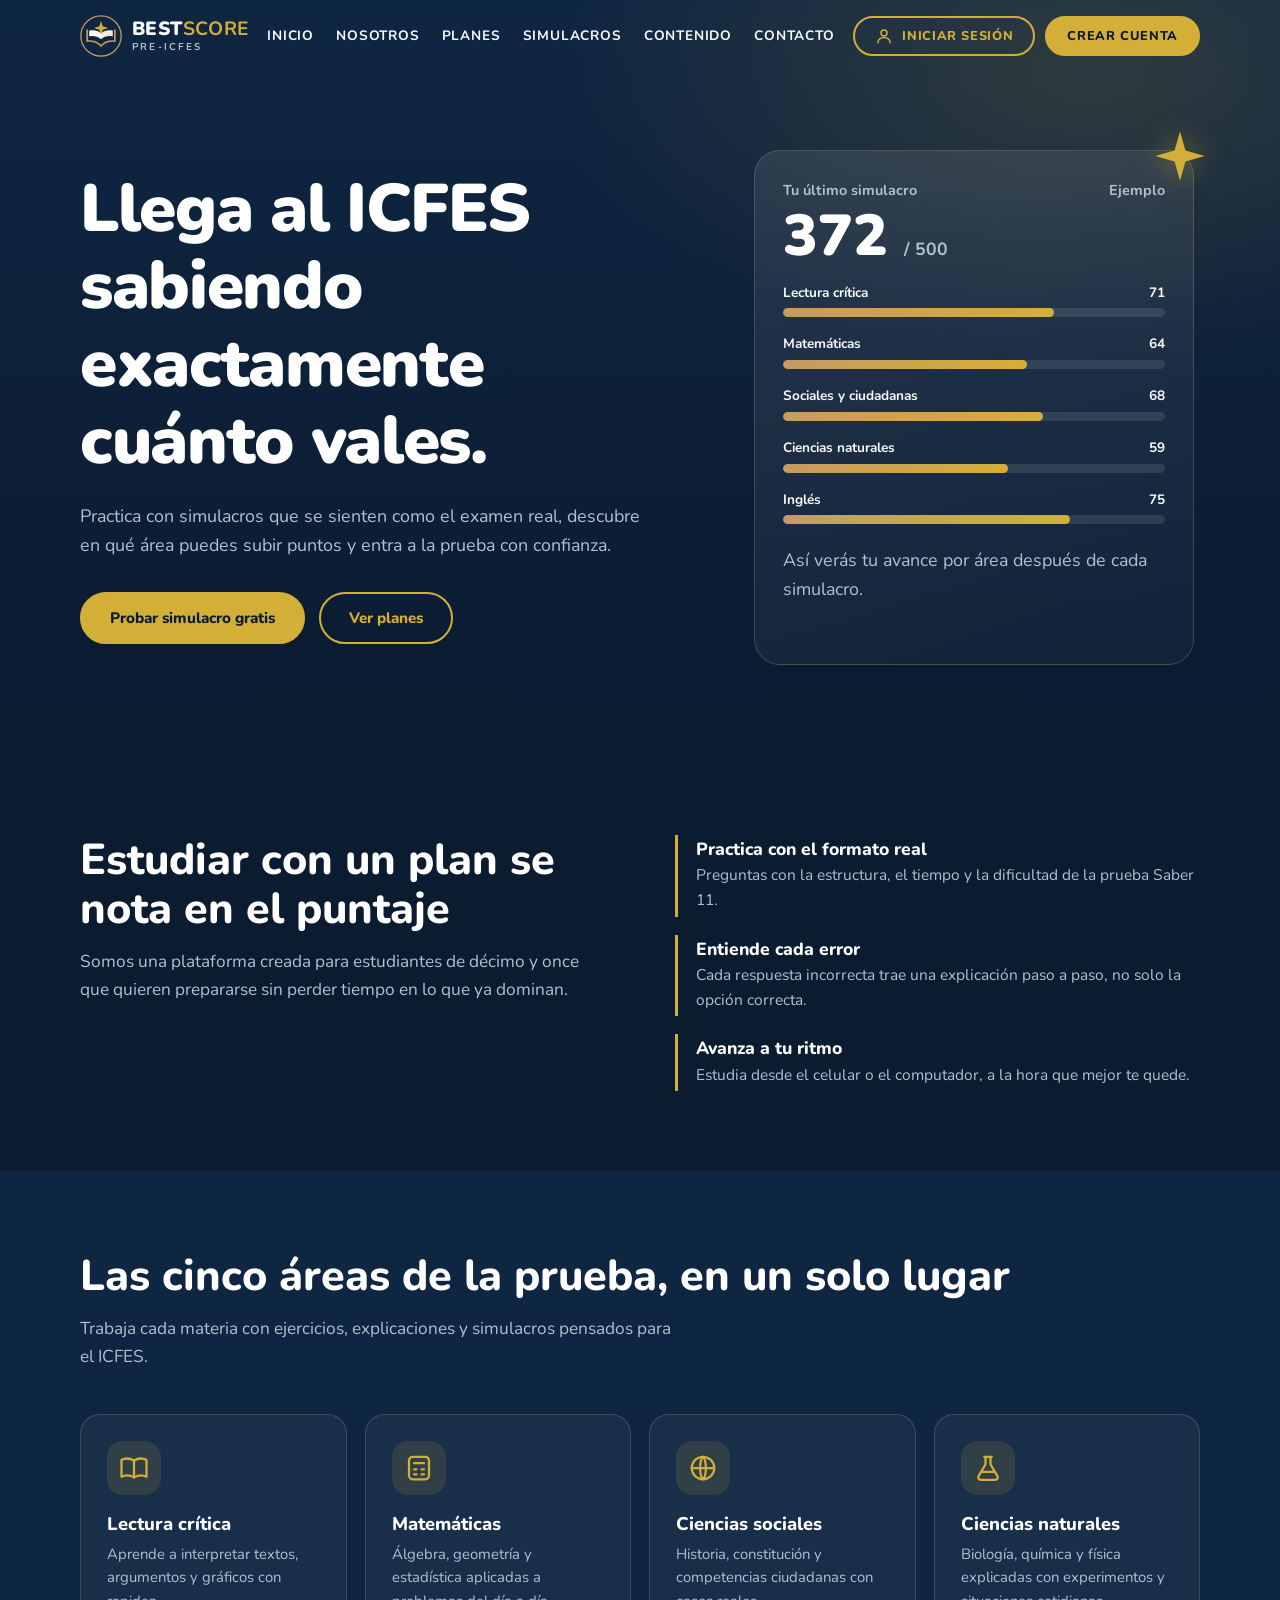
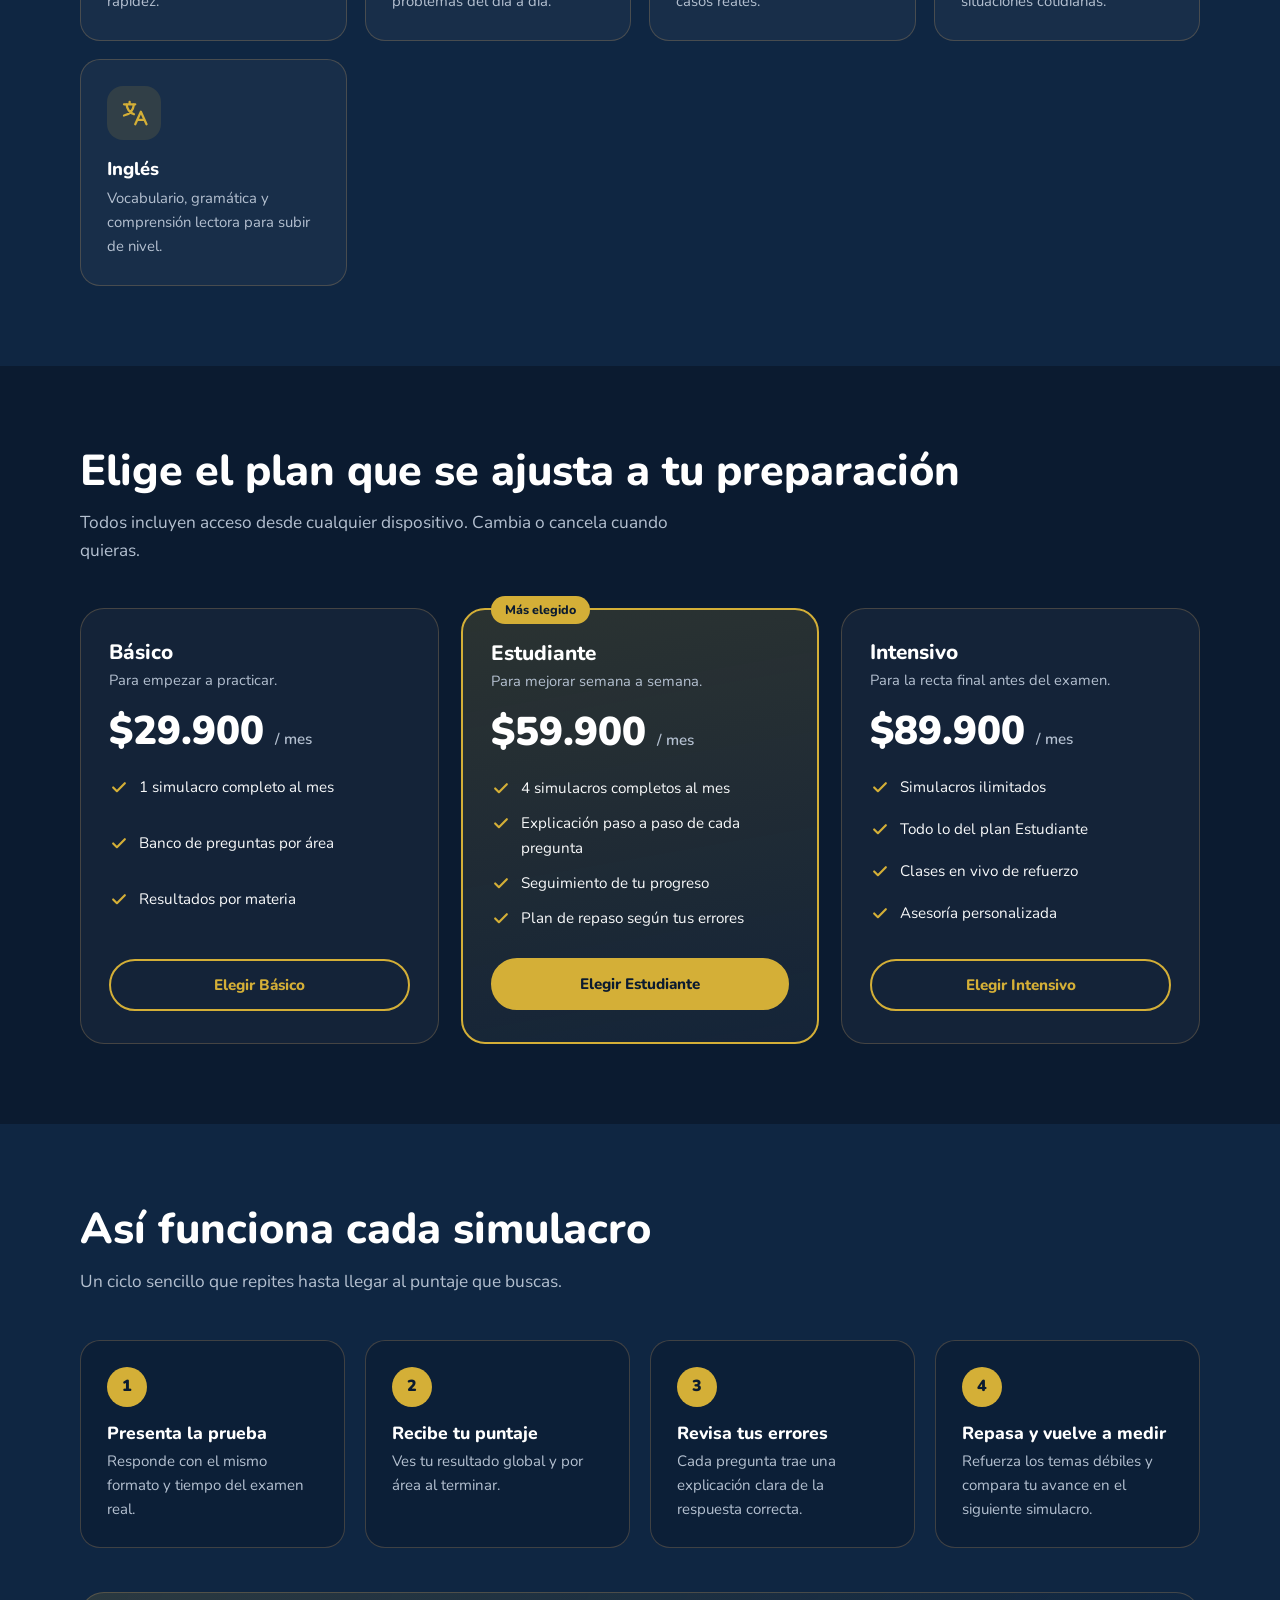
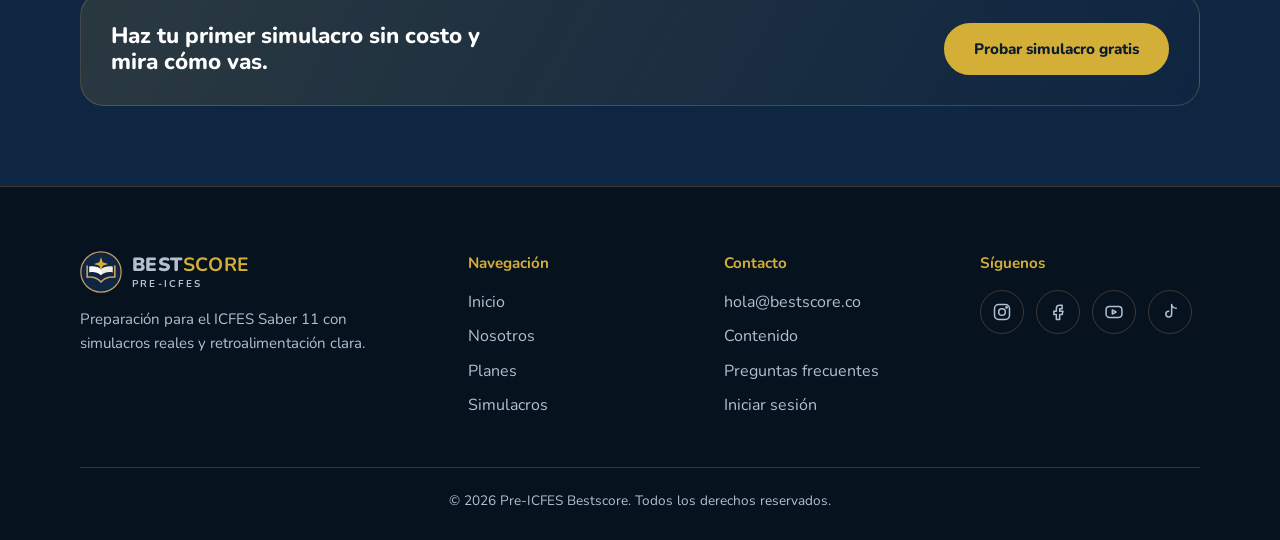
==== index.html @ 47bb4020 "Commit limpio del proyecto Bestscore" ====
<!DOCTYPE html>
<html lang="es">
<head>
<meta charset="UTF-8">
<meta name="viewport" content="width=device-width, initial-scale=1, viewport-fit=cover">
<title>Pre-ICFES Bestscore | Preparación para el ICFES Saber 11</title>
<meta name="description" content="Prepárate para el ICFES Saber 11 con simulacros reales, retroalimentación detallada y planes para cada estudiante.">
<link rel="preconnect" href="https://fonts.googleapis.com">
<link rel="preconnect" href="https://fonts.gstatic.com" crossorigin>
<link href="https://fonts.googleapis.com/css2?family=Nunito:wght@400;600;700;800;900&display=swap" rel="stylesheet">
<link rel="stylesheet" href="styles.css">
</head>
<body>

<svg width="0" height="0" style="position:absolute" aria-hidden="true">
  <symbol id="logo" viewBox="0 0 100 100">
    <circle cx="50" cy="50" r="48" fill="#0F2642" stroke="#C59B63" stroke-width="3"/>
    <path d="M50 12 54 25 67 29 54 33 50 46 46 33 33 29 46 25Z" fill="#D4AF37" transform="translate(0 2)"/>
    <path d="M50 58C42 50 30 49 22 51V37C32 35 44 37 50 44Z" fill="#fff"/>
    <path d="M50 58C58 50 70 49 78 51V37C68 35 56 37 50 44Z" fill="#F1ECE2"/>
    <path d="M17 38v26c14-1 26 3 33 12 7-9 19-13 33-12V38" fill="none" stroke="#C59B63" stroke-width="4" stroke-linecap="round" stroke-linejoin="round" transform="translate(0 -2)"/>
  </symbol>
  <symbol id="check" viewBox="0 0 24 24"><path d="M5 12.5l4.5 4.5L19 7.5" fill="none" stroke="currentColor" stroke-width="2.6" stroke-linecap="round" stroke-linejoin="round"/></symbol>
</svg>

<header id="top">
  <div class="wrap">
    <nav class="nav" aria-label="Principal">
      <a class="brand" href="#inicio" aria-label="Pre-ICFES Bestscore, inicio">
        <svg aria-hidden="true"><use href="#logo"/></svg>
        <span>Best<b>score</b><small>PRE-ICFES</small></span>
      </a>
      <ul class="menu">
        <li><a href="#inicio">Inicio</a></li>
        <li><a href="#nosotros">Nosotros</a></li>
        <li><a href="#planes">Planes</a></li>
        <li><a href="#simulacros">Simulacros</a></li>
        <li><a href="#contenido">Contenido</a></li>
        <li><a href="#contacto">Contacto</a></li>
      </ul>
      <div class="actions"><a href="login.html" class="btn btn-line">
        <svg viewBox="0 0 24 24" fill="none" stroke="currentColor" stroke-width="2" stroke-linecap="round" stroke-linejoin="round" aria-hidden="true"><circle cx="12" cy="8" r="4"/><path d="M4 21c0-4.4 3.6-7 8-7s8 2.6 8 7"/></svg>
        Iniciar sesión
      </a><a href="registro.html" class="btn btn-gold">Crear cuenta</a></div>
      <button class="burger" id="burger" aria-label="Abrir menú" aria-expanded="false">
        <svg viewBox="0 0 24 24" fill="none" stroke="currentColor" stroke-width="2.2" stroke-linecap="round" aria-hidden="true"><path d="M4 7h16M4 12h16M4 17h16"/></svg>
      </button>
    </nav>
    <div class="drawer" id="drawer">
      <a href="#inicio">Inicio</a><a href="#nosotros">Nosotros</a><a href="#planes">Planes</a>
      <a href="#simulacros">Simulacros</a><a href="#contenido">Contenido</a><a href="#contacto">Contacto</a>
      <a href="login.html" class="btn btn-line">Iniciar sesión</a>
      <a href="registro.html" class="btn btn-gold">Crear cuenta</a>
    </div>
  </div>
</header>

<main>
<section id="inicio">
  <div class="wrap hero">
    <div>
      <h1>Llega al ICFES sabiendo exactamente cuánto vales.</h1>
      <p>Practica con simulacros que se sienten como el examen real, descubre en qué área puedes subir puntos y entra a la prueba con confianza.</p>
      <div class="cta">
        <a href="#simulacros" class="btn btn-gold">Probar simulacro gratis</a>
        <a href="#planes" class="btn btn-line">Ver planes</a>
      </div>
    </div>
    <div class="card-score" role="img" aria-label="Ejemplo de reporte de resultados de un simulacro">
      <svg class="star" viewBox="0 0 24 24" fill="currentColor" aria-hidden="true"><path d="M12 1l2.4 8.6L23 12l-8.6 2.4L12 23l-2.4-8.6L1 12l8.6-2.4z"/></svg>
      <div class="score-top"><span>Tu último simulacro</span><span>Ejemplo</span></div>
      <div class="score-num">372 <small>/ 500</small></div>
      <div class="bar"><div class="l"><span>Lectura crítica</span><span>71</span></div><div class="track"><div class="fill" style="width:71%"></div></div></div>
      <div class="bar"><div class="l"><span>Matemáticas</span><span>64</span></div><div class="track"><div class="fill" style="width:64%"></div></div></div>
      <div class="bar"><div class="l"><span>Sociales y ciudadanas</span><span>68</span></div><div class="track"><div class="fill" style="width:68%"></div></div></div>
      <div class="bar"><div class="l"><span>Ciencias naturales</span><span>59</span></div><div class="track"><div class="fill" style="width:59%"></div></div></div>
      <div class="bar"><div class="l"><span>Inglés</span><span>75</span></div><div class="track"><div class="fill" style="width:75%"></div></div></div>
      <p class="note">Así verás tu avance por área después de cada simulacro.</p>
    </div>
  </div>
</section>

<section id="nosotros">
  <div class="wrap about">
    <div>
      <h2>Estudiar con un plan se nota en el puntaje</h2>
      <p class="lead">Somos una plataforma creada para estudiantes de décimo y once que quieren prepararse sin perder tiempo en lo que ya dominan.</p>
    </div>
    <div class="pillars">
      <div class="pillar"><h3>Practica con el formato real</h3><p>Preguntas con la estructura, el tiempo y la dificultad de la prueba Saber 11.</p></div>
      <div class="pillar"><h3>Entiende cada error</h3><p>Cada respuesta incorrecta trae una explicación paso a paso, no solo la opción correcta.</p></div>
      <div class="pillar"><h3>Avanza a tu ritmo</h3><p>Estudia desde el celular o el computador, a la hora que mejor te quede.</p></div>
    </div>
  </div>
</section>

<section id="contenido">
  <div class="wrap">
    <div class="sec-head">
      <h2>Las cinco áreas de la prueba, en un solo lugar</h2>
      <p class="lead">Trabaja cada materia con ejercicios, explicaciones y simulacros pensados para el ICFES.</p>
    </div>
    <div class="grid5">
      <article class="subject">
        <div class="ico"><svg viewBox="0 0 24 24" fill="none" stroke="currentColor" stroke-width="1.8" stroke-linecap="round" stroke-linejoin="round" aria-hidden="true"><path d="M2 5.5C5 4 8.5 4 12 6c3.5-2 7-2 10-.5V19c-3-1.5-6.500-1.500-10 .5-3.500-2-7-2-10-.5z"/><path d="M12 6v13.500"/></svg></div>
        <h3>Lectura crítica</h3><p>Aprende a interpretar textos, argumentos y gráficos con rapidez.</p>
      </article>
      <article class="subject">
        <div class="ico"><svg viewBox="0 0 24 24" fill="none" stroke="currentColor" stroke-width="1.8" stroke-linecap="round" stroke-linejoin="round" aria-hidden="true"><rect x="4" y="3" width="16" height="18" rx="3"/><path d="M8 8h8M8 13h2M14 13h2M8 17h2M14 17h2"/></svg></div>
        <h3>Matemáticas</h3><p>Álgebra, geometría y estadística aplicadas a problemas del día a día.</p>
      </article>
      <article class="subject">
        <div class="ico"><svg viewBox="0 0 24 24" fill="none" stroke="currentColor" stroke-width="1.8" stroke-linecap="round" stroke-linejoin="round" aria-hidden="true"><circle cx="12" cy="12" r="9"/><path d="M3 12h18M12 3c3 3 3 15 0 18M12 3c-3 3-3 15 0 18"/></svg></div>
        <h3>Ciencias sociales</h3><p>Historia, constitución y competencias ciudadanas con casos reales.</p>
      </article>
      <article class="subject">
        <div class="ico"><svg viewBox="0 0 24 24" fill="none" stroke="currentColor" stroke-width="1.8" stroke-linecap="round" stroke-linejoin="round" aria-hidden="true"><path d="M9 3h6M10 3v6L4.500 18.500A2 2 0 0 0 6.200 21.500h11.600a2 2 0 0 0 1.700-3L14 9V3"/><path d="M7.500 15h9"/></svg></div>
        <h3>Ciencias naturales</h3><p>Biología, química y física explicadas con experimentos y situaciones cotidianas.</p>
      </article>
      <article class="subject">
        <div class="ico"><svg viewBox="0 0 24 24" fill="none" stroke="currentColor" stroke-width="1.8" stroke-linecap="round" stroke-linejoin="round" aria-hidden="true"><path d="M4 5h9M8.500 3v2M6 5c.500 4 3 7 6 8M12 5c-.500 4-3 8-8 9"/><path d="M13 21l4.500-10L22 21M14.500 17.500h6"/></svg></div>
        <h3>Inglés</h3><p>Vocabulario, gramática y comprensión lectora para subir de nivel.</p>
      </article>
    </div>
  </div>
</section>

<section id="planes">
  <div class="wrap">
    <div class="sec-head">
      <h2>Elige el plan que se ajusta a tu preparación</h2>
      <p class="lead">Todos incluyen acceso desde cualquier dispositivo. Cambia o cancela cuando quieras.</p>
    </div>
    <div class="plans">
      <article class="plan">
        <h3>Básico</h3><p class="for">Para empezar a practicar.</p>
        <div class="price">$29.900 <small>/ mes</small></div>
        <ul>
          <li><svg><use href="#check"/></svg>1 simulacro completo al mes</li>
          <li><svg><use href="#check"/></svg>Banco de preguntas por área</li>
          <li><svg><use href="#check"/></svg>Resultados por materia</li>
        </ul>
        <a href="#" class="btn btn-line">Elegir Básico</a>
      </article>
      <article class="plan best">
        <span class="tag">Más elegido</span>
        <h3>Estudiante</h3><p class="for">Para mejorar semana a semana.</p>
        <div class="price">$59.900 <small>/ mes</small></div>
        <ul>
          <li><svg><use href="#check"/></svg>4 simulacros completos al mes</li>
          <li><svg><use href="#check"/></svg>Explicación paso a paso de cada pregunta</li>
          <li><svg><use href="#check"/></svg>Seguimiento de tu progreso</li>
          <li><svg><use href="#check"/></svg>Plan de repaso según tus errores</li>
        </ul>
        <a href="#" class="btn btn-gold">Elegir Estudiante</a>
      </article>
      <article class="plan">
        <h3>Intensivo</h3><p class="for">Para la recta final antes del examen.</p>
        <div class="price">$89.900 <small>/ mes</small></div>
        <ul>
          <li><svg><use href="#check"/></svg>Simulacros ilimitados</li>
          <li><svg><use href="#check"/></svg>Todo lo del plan Estudiante</li>
          <li><svg><use href="#check"/></svg>Clases en vivo de refuerzo</li>
          <li><svg><use href="#check"/></svg>Asesoría personalizada</li>
        </ul>
        <a href="#" class="btn btn-line">Elegir Intensivo</a>
      </article>
    </div>
  </div>
</section>

<section id="simulacros">
  <div class="wrap">
    <div class="sec-head">
      <h2>Así funciona cada simulacro</h2>
      <p class="lead">Un ciclo sencillo que repites hasta llegar al puntaje que buscas.</p>
    </div>
    <div class="steps">
      <div class="step"><h3>Presenta la prueba</h3><p>Responde con el mismo formato y tiempo del examen real.</p></div>
      <div class="step"><h3>Recibe tu puntaje</h3><p>Ves tu resultado global y por área al terminar.</p></div>
      <div class="step"><h3>Revisa tus errores</h3><p>Cada pregunta trae una explicación clara de la respuesta correcta.</p></div>
      <div class="step"><h3>Repasa y vuelve a medir</h3><p>Refuerza los temas débiles y compara tu avance en el siguiente simulacro.</p></div>
    </div>
    <div class="banner">
      <h3>Haz tu primer simulacro sin costo y mira cómo vas.</h3>
      <a href="#" class="btn btn-gold">Probar simulacro gratis</a>
    </div>
  </div>
</section>
</main>

<footer id="contacto">
  <div class="wrap">
    <div class="fgrid">
      <div>
        <a class="brand" href="#inicio"><svg aria-hidden="true"><use href="#logo"/></svg><span>Best<b>score</b><small>PRE-ICFES</small></span></a>
        <p>Preparación para el ICFES Saber 11 con simulacros reales y retroalimentación clara.</p>
      </div>
      <div><h4>Navegación</h4><ul><li><a href="#inicio">Inicio</a></li><li><a href="#nosotros">Nosotros</a></li><li><a href="#planes">Planes</a></li><li><a href="#simulacros">Simulacros</a></li></ul></div>
      <div><h4>Contacto</h4><ul><li><a href="mailto:hola@bestscore.co">hola@bestscore.co</a></li><li><a href="#contenido">Contenido</a></li><li><a href="#">Preguntas frecuentes</a></li><li><a href="#">Iniciar sesión</a></li></ul></div>
      <div>
        <h4>Síguenos</h4>
        <div class="social">
          <a href="#" aria-label="Instagram"><svg viewBox="0 0 24 24" fill="none" stroke="currentColor" stroke-width="1.8" stroke-linecap="round" stroke-linejoin="round"><rect x="3" y="3" width="18" height="18" rx="5"/><circle cx="12" cy="12" r="4"/><circle cx="17.500" cy="6.500" r=".8" fill="currentColor"/></svg></a>
          <a href="#" aria-label="Facebook"><svg viewBox="0 0 24 24" fill="none" stroke="currentColor" stroke-width="1.8" stroke-linecap="round" stroke-linejoin="round"><path d="M14 8h3V4h-3a4 4 0 0 0-4 4v3H7v4h3v6h4v-6h3l1-4h-4V8z"/></svg></a>
          <a href="#" aria-label="YouTube"><svg viewBox="0 0 24 24" fill="none" stroke="currentColor" stroke-width="1.8" stroke-linecap="round" stroke-linejoin="round"><rect x="2.500" y="5.500" width="19" height="13" rx="4"/><path d="M10 9.500v5l4.500-2.500z"/></svg></a>
          <a href="#" aria-label="TikTok"><svg viewBox="0 0 24 24" fill="none" stroke="currentColor" stroke-width="1.8" stroke-linecap="round" stroke-linejoin="round"><path d="M14 3v11.500a3.500 3.500 0 1 1-3.500-3.500M14 3c.500 3 2.500 4.500 5.500 4.500"/></svg></a>
        </div>
      </div>
    </div>
    <p class="copy">© <span id="y">2026</span> Pre-ICFES Bestscore. Todos los derechos reservados.</p>
  </div>
</footer>

<script src="script.js" defer></script>
</body>
</html>
---- styles.css ----
:root{--navy:#0F2642;--night:#0B1B30;--gold:#D4AF37;--sand:#C59B63;--white:#fff;--bone:#F8F9FA;--muted:#b4c0d0;--line:rgba(197,155,99,.28);--card:rgba(255,255,255,.04);
box-sizing:border-box;padding-top:env(safe-area-inset-top,0px);padding-bottom:env(safe-area-inset-bottom,0px)}
html{scroll-behavior:smooth;scroll-padding-top:90px;background:var(--night)}
*,*::before,*::after{box-sizing:inherit;margin:0}
body{font-family:'Nunito',sans-serif;background:var(--night);color:var(--bone);line-height:1.6;-webkit-font-smoothing:antialiased}
a{color:inherit;text-decoration:none}
svg{display:block}
:focus-visible{outline:3px solid var(--gold);outline-offset:3px;border-radius:6px}
.wrap{width:min(1120px,100% - 40px);margin-inline:auto}
section{padding:80px 0}
h1,h2,h3{line-height:1.15;font-weight:800;color:var(--white)}
h2{font-size:clamp(1.8rem,4.5vw,2.7rem);margin-bottom:14px}
.lead{color:var(--muted);max-width:60ch;font-size:1.08rem}
.sec-head{margin-bottom:44px}

/* NAV */
header{position:fixed;top:0;left:0;right:0;z-index:50;padding-top:env(safe-area-inset-top,0px);background:rgba(11,27,48,0);border-bottom:1px solid transparent;-webkit-backdrop-filter:blur(0);backdrop-filter:blur(0);transition:background .45s ease,backdrop-filter .45s ease,-webkit-backdrop-filter .45s ease,border-color .45s ease,box-shadow .45s ease}
header.scrolled{background:rgba(11,27,48,.86);-webkit-backdrop-filter:blur(24px) saturate(140%);backdrop-filter:blur(24px) saturate(140%);border-color:var(--line);box-shadow:0 12px 32px rgba(0,0,0,.28)}
.nav{display:flex;align-items:center;justify-content:space-between;height:72px}
.brand{display:flex;align-items:center;gap:10px;font-weight:900;font-size:1.2rem;letter-spacing:.02em;text-transform:uppercase}
.brand b{color:var(--gold)}
.brand span{line-height:1.05}
.brand small{display:block;font-size:.62rem;letter-spacing:.22em;color:var(--muted);font-weight:700;margin-top:3px}
.brand svg{width:42px;height:42px}
.menu{display:none;list-style:none;padding:0;gap:22px}
.menu a{font-weight:700;font-size:.85rem;letter-spacing:.06em;text-transform:uppercase;color:var(--bone);padding:6px 0;border-bottom:2px solid transparent;transition:.25s}
.menu a:hover{color:var(--gold);border-color:var(--gold)}
.btn{display:inline-flex;align-items:center;justify-content:center;gap:9px;font:800 .95rem 'Nunito',sans-serif;border-radius:999px;padding:14px 28px;border:2px solid var(--gold);cursor:pointer;transition:.25s}
.btn svg{width:18px;height:18px}
.btn-gold{background:var(--gold);color:var(--night)}
.btn-gold:hover{background:#e6c34f;transform:translateY(-2px);box-shadow:0 10px 26px rgba(212,175,55,.3)}
.btn-line{background:transparent;color:var(--gold)}
.btn-line:hover{background:rgba(212,175,55,.14);transform:translateY(-2px)}
.actions{display:none;gap:10px}
.actions .btn{display:inline-flex;padding:9px 20px;font-size:.8rem;letter-spacing:.05em;text-transform:uppercase}
.burger{background:none;border:0;color:var(--white);width:44px;height:44px;cursor:pointer}
.burger svg{width:28px;height:28px;margin:auto}
.drawer{display:none;padding:8px 0 22px;border-top:1px solid var(--line)}
.drawer.open{display:block}
.drawer a{display:block;padding:12px 4px;font-weight:700;letter-spacing:.05em;text-transform:uppercase;font-size:.9rem}
.drawer a:hover{color:var(--gold)}
.drawer .btn{margin-top:10px;width:100%}
@media(min-width:1120px){.menu{display:flex}.actions{display:flex}.burger,.drawer{display:none!important}}

/* HERO */
#inicio{padding:150px 0 90px;background:radial-gradient(900px 480px at 85% 10%,rgba(212,175,55,.16),transparent 60%),linear-gradient(180deg,var(--navy),var(--night))}
.hero{display:grid;gap:56px;align-items:center}
.hero h1{font-size:clamp(2.3rem,7vw,4.2rem);font-weight:900;letter-spacing:-.02em}
.hero h1 em{font-style:normal;color:var(--gold)}
.hero p{color:var(--muted);font-size:1.12rem;margin:22px 0 32px;max-width:52ch}
.cta{display:flex;flex-wrap:wrap;gap:14px}
.card-score{background:linear-gradient(160deg,rgba(255,255,255,.09),rgba(255,255,255,.03));border:1px solid var(--line);border-radius:26px;padding:28px;max-width:440px;width:100%;margin-inline:auto;position:relative}
.card-score .star{position:absolute;top:-22px;right:-14px;width:54px;height:54px;color:var(--gold);filter:drop-shadow(0 0 14px rgba(212,175,55,.5))}
.score-top{display:flex;align-items:baseline;justify-content:space-between;margin-bottom:6px;color:var(--muted);font-weight:700;font-size:.9rem}
.score-num{font-size:3.6rem;font-weight:900;color:var(--white);line-height:1}
.score-num small{font-size:1.1rem;color:var(--muted);font-weight:700}
.bar{margin-top:16px}
.bar div.l{display:flex;justify-content:space-between;font-size:.85rem;font-weight:700;margin-bottom:5px}
.track{height:9px;border-radius:9px;background:rgba(255,255,255,.1);overflow:hidden}
.fill{height:100%;border-radius:9px;background:linear-gradient(90deg,var(--sand),var(--gold));transform-origin:left;animation:grow 1.2s .3s cubic-bezier(.2,.8,.2,1) both}
@keyframes grow{from{transform:scaleX(0)}}
.note{margin-top:20px;font-size:.78rem;color:var(--muted)}
@media(min-width:900px){.hero{grid-template-columns:1.15fr .85fr}}

/* NOSOTROS */
#nosotros{background:var(--night)}
.about{display:grid;gap:30px}
.pillars{display:grid;gap:18px}
.pillar{border-left:3px solid var(--gold);padding:4px 0 4px 18px}
.pillar h3{font-size:1.1rem;margin-bottom:4px}
.pillar p{color:var(--muted);font-size:.97rem}
@media(min-width:900px){.about{grid-template-columns:1fr 1fr;gap:70px;align-items:start}}

/* CONTENIDO */
#contenido{background:var(--navy)}
.grid5{display:grid;gap:18px;grid-template-columns:repeat(auto-fit,minmax(210px,1fr))}
.subject{background:var(--card);border:1px solid var(--line);border-radius:20px;padding:26px;transition:.3s}
.subject:hover{transform:translateY(-6px);border-color:var(--gold);background:rgba(212,175,55,.07)}
.ico{width:54px;height:54px;border-radius:16px;background:rgba(212,175,55,.13);color:var(--gold);display:grid;place-items:center;margin-bottom:18px}
.ico svg{width:30px;height:30px}
.subject h3{font-size:1.15rem;margin-bottom:8px}
.subject p{color:var(--muted);font-size:.93rem}

/* PLANES */
#planes{background:var(--night)}
.plans{display:grid;gap:22px;align-items:stretch}
.plan{background:var(--card);border:1px solid var(--line);border-radius:24px;padding:32px 28px;display:flex;flex-direction:column;position:relative;transition:.3s}
.plan:hover{transform:translateY(-6px)}
.plan.best{background:linear-gradient(170deg,rgba(212,175,55,.16),rgba(255,255,255,.04));border:2px solid var(--gold)}
.tag{position:absolute;top:-14px;left:28px;background:var(--gold);color:var(--night);font-weight:800;font-size:.78rem;padding:4px 14px;border-radius:999px}
.plan h3{font-size:1.3rem}
.plan .for{color:var(--muted);font-size:.92rem;margin:4px 0 18px}
.price{font-size:2.5rem;font-weight:900;color:var(--white);line-height:1}
.price small{font-size:.95rem;color:var(--muted);font-weight:600}
.plan ul{list-style:none;padding:0;margin:24px 0 28px;display:grid;gap:11px;flex:1}
.plan li{display:flex;gap:10px;font-size:.95rem}
.plan li svg{width:20px;height:20px;color:var(--gold);flex:none;margin-top:2px}
@media(min-width:900px){.plans{grid-template-columns:repeat(3,1fr)}}

/* SIMULACROS */
#simulacros{background:var(--navy)}
.steps{display:grid;gap:20px;counter-reset:s;grid-template-columns:repeat(auto-fit,minmax(230px,1fr))}
.step{counter-increment:s;padding:26px;border-radius:20px;border:1px solid var(--line);background:rgba(11,27,48,.55);transition:.3s}
.step:hover{border-color:var(--gold)}
.step::before{content:counter(s);display:grid;place-items:center;width:40px;height:40px;border-radius:50%;background:var(--gold);color:var(--night);font-weight:900;margin-bottom:16px}
.step h3{font-size:1.1rem;margin-bottom:6px}
.step p{color:var(--muted);font-size:.94rem}
.banner{margin-top:44px;border:1px solid var(--line);border-radius:24px;padding:30px;display:flex;flex-wrap:wrap;gap:20px;align-items:center;justify-content:space-between;background:linear-gradient(120deg,rgba(212,175,55,.14),transparent)}
.banner h3{font-size:1.4rem;max-width:30ch}

/* FOOTER */
footer{background:#07121f;border-top:1px solid var(--line);padding:64px 0 28px}
.fgrid{display:grid;gap:36px}
.fgrid h4{color:var(--gold);font-size:.95rem;margin-bottom:14px}
.fgrid ul{list-style:none;padding:0;display:grid;gap:9px}
.fgrid a{color:var(--muted);transition:.25s}
.fgrid a:hover{color:var(--gold)}
.fgrid p{color:var(--muted);font-size:.94rem;margin-top:14px;max-width:34ch}
.social{display:flex;gap:12px}
.social a{width:44px;height:44px;border-radius:50%;border:1px solid var(--line);display:grid;place-items:center;transition:.25s}
.social a:hover{background:var(--gold);color:var(--night);transform:translateY(-3px)}
.social svg{width:20px;height:20px}
.copy{margin-top:48px;padding-top:22px;border-top:1px solid var(--line);color:var(--muted);font-size:.85rem;text-align:center}
@media(min-width:800px){.fgrid{grid-template-columns:1.6fr 1fr 1fr 1fr}}
@media(prefers-reduced-motion:reduce){*{animation:none!important;transition:none!important;scroll-behavior:auto!important}}

/* ===== RESPONSIVE EXTRA ===== */
body{overflow-x:hidden}
img,svg,video{max-width:100%}
@media(max-width:899px){.plans{max-width:560px;margin-inline:auto}}
@media(max-width:599px){
 section{padding:60px 0}
 #inicio{padding:112px 0 64px}
 .cta .btn{flex:1 1 100%}
 .banner{text-align:center;justify-content:center}
 .banner .btn{width:100%}
 .plan{padding:28px 22px}
}
@media(max-width:380px){.brand{font-size:1rem}.brand svg{width:36px;height:36px}.btn{padding:12px 20px}.wrap{width:calc(100% - 28px)}}
@media(max-height:500px) and (orientation:landscape){#inicio{padding-top:100px}}
@media(min-width:1600px){html{font-size:112.5%}.wrap{width:min(1280px,100% - 80px)}}
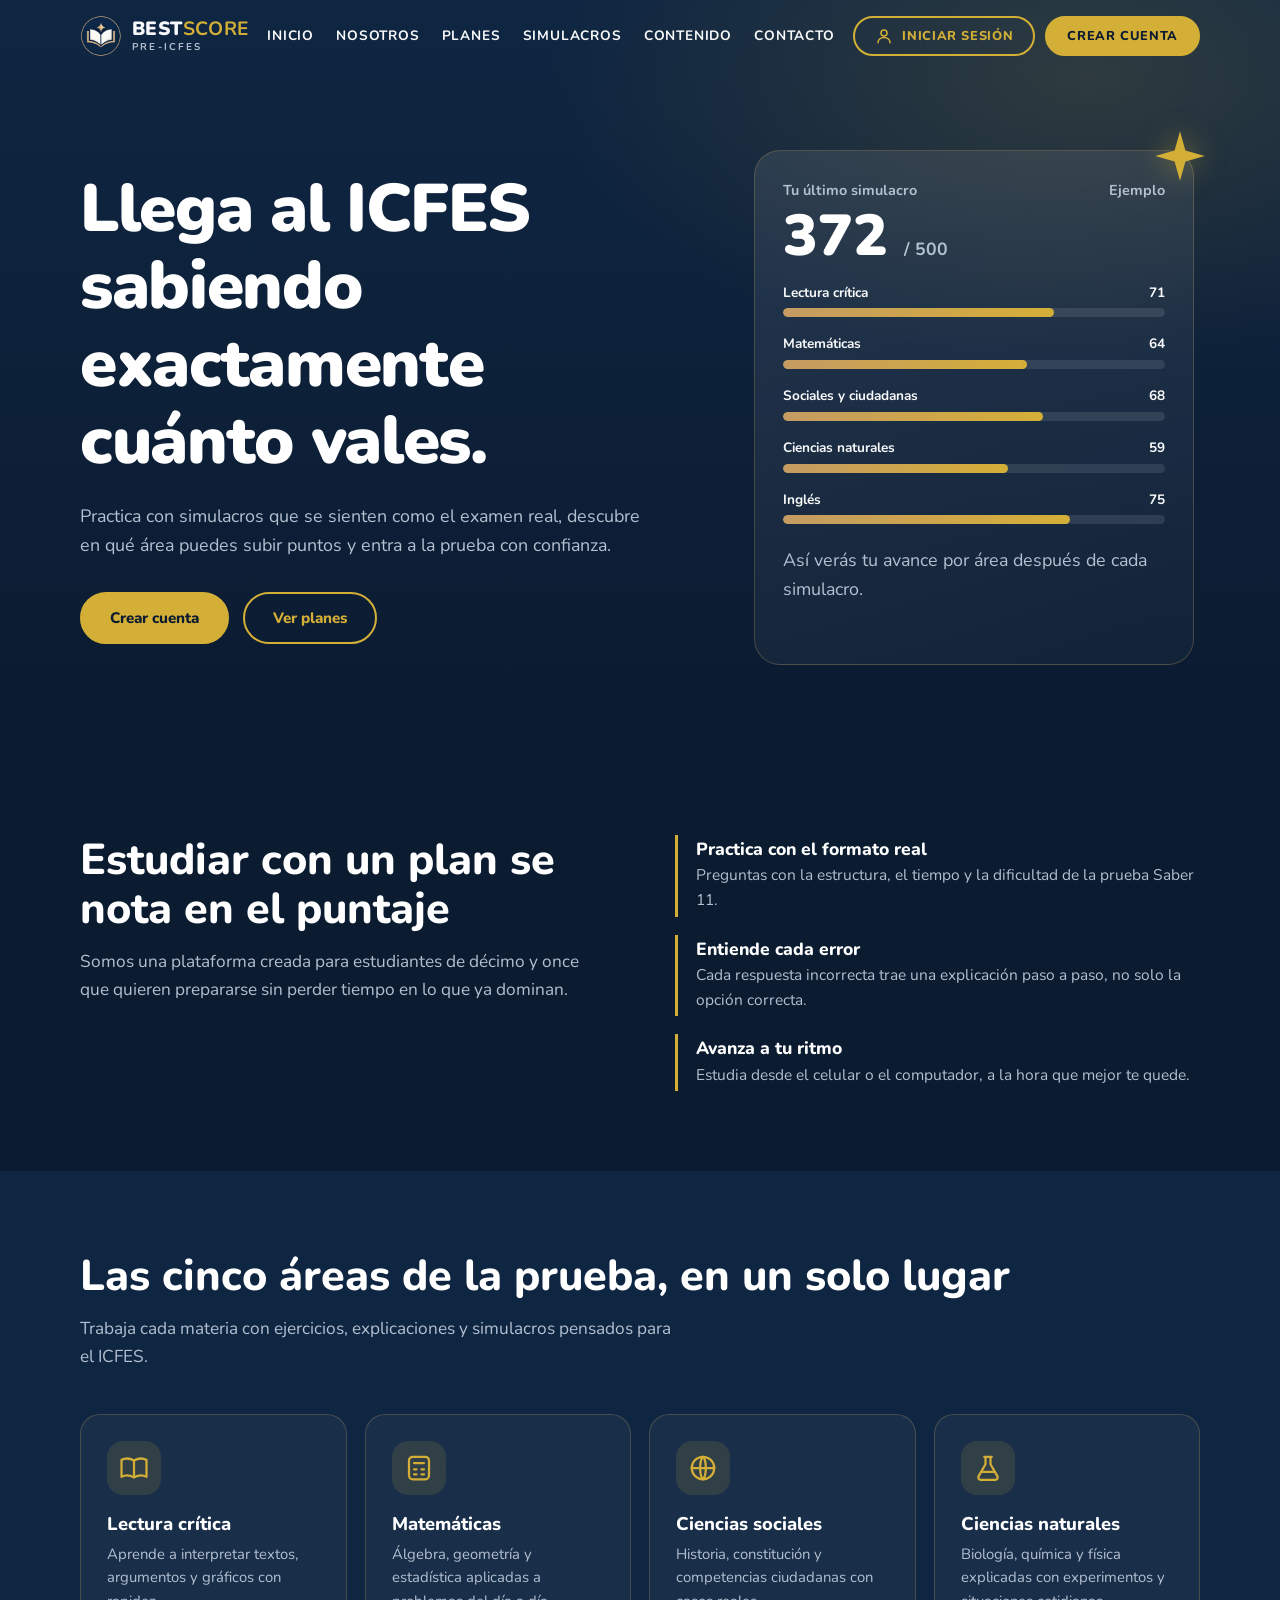
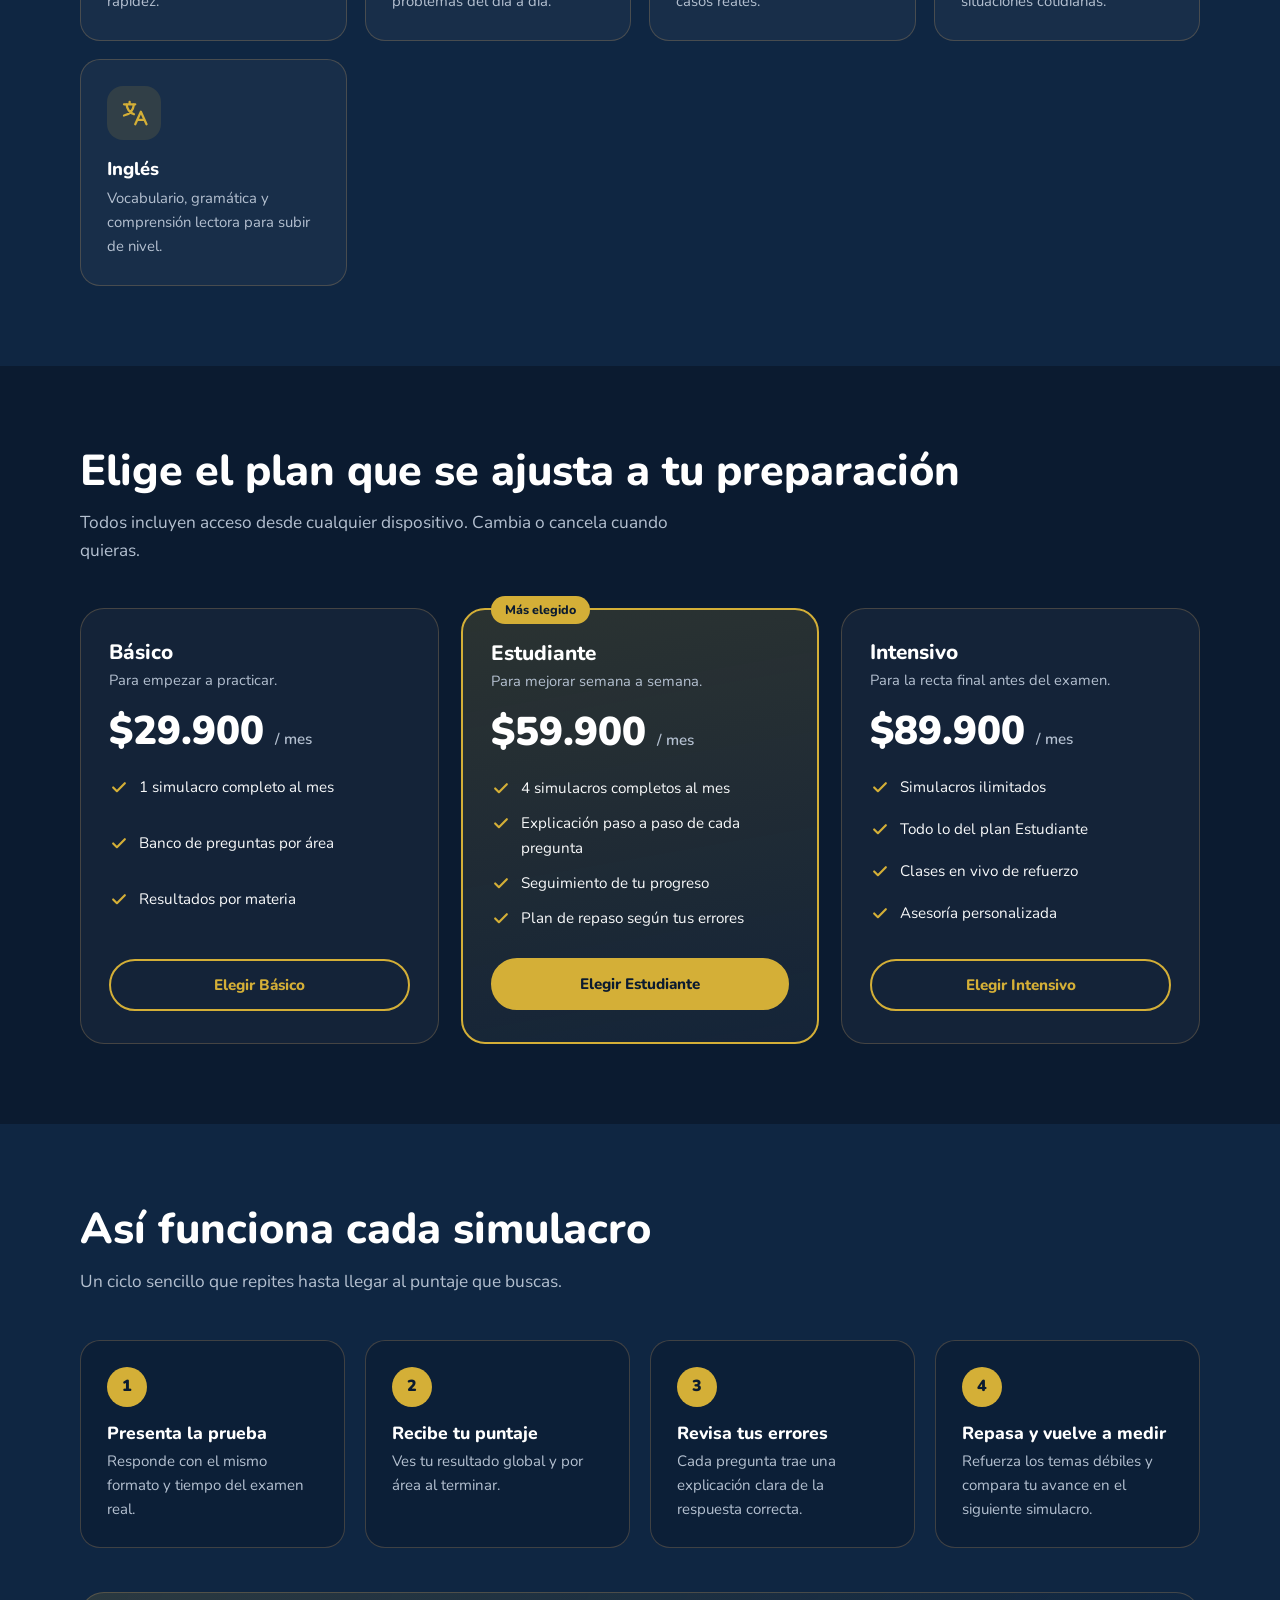
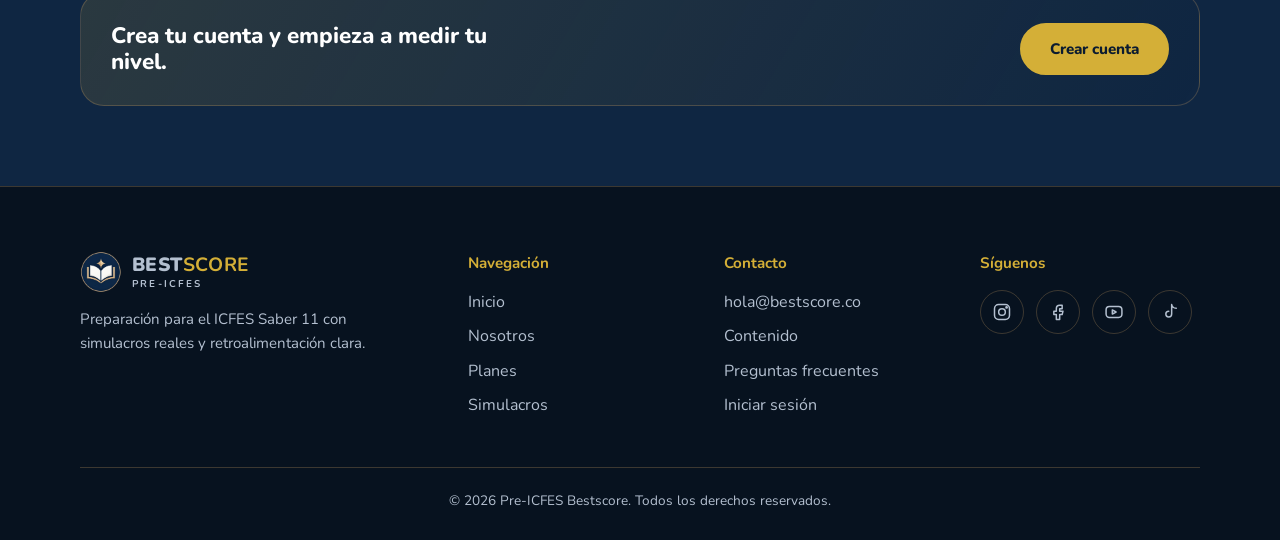
==== commit 54c20765: "login crear cuenta todo ready" ====
--- a/index.html
+++ b/index.html
@@ -5,6 +5,7 @@
 <meta name="viewport" content="width=device-width, initial-scale=1, viewport-fit=cover">
 <title>Pre-ICFES Bestscore | Preparación para el ICFES Saber 11</title>
 <meta name="description" content="Prepárate para el ICFES Saber 11 con simulacros reales, retroalimentación detallada y planes para cada estudiante.">
+<link rel="icon" href="imgs/BSlogo.png" type="image/png">
 <link rel="preconnect" href="https://fonts.googleapis.com">
 <link rel="preconnect" href="https://fonts.gstatic.com" crossorigin>
 <link href="https://fonts.googleapis.com/css2?family=Nunito:wght@400;600;700;800;900&display=swap" rel="stylesheet">
@@ -13,13 +14,6 @@
 <body>
 
 <svg width="0" height="0" style="position:absolute" aria-hidden="true">
-  <symbol id="logo" viewBox="0 0 100 100">
-    <circle cx="50" cy="50" r="48" fill="#0F2642" stroke="#C59B63" stroke-width="3"/>
-    <path d="M50 12 54 25 67 29 54 33 50 46 46 33 33 29 46 25Z" fill="#D4AF37" transform="translate(0 2)"/>
-    <path d="M50 58C42 50 30 49 22 51V37C32 35 44 37 50 44Z" fill="#fff"/>
-    <path d="M50 58C58 50 70 49 78 51V37C68 35 56 37 50 44Z" fill="#F1ECE2"/>
-    <path d="M17 38v26c14-1 26 3 33 12 7-9 19-13 33-12V38" fill="none" stroke="#C59B63" stroke-width="4" stroke-linecap="round" stroke-linejoin="round" transform="translate(0 -2)"/>
-  </symbol>
   <symbol id="check" viewBox="0 0 24 24"><path d="M5 12.5l4.5 4.5L19 7.5" fill="none" stroke="currentColor" stroke-width="2.6" stroke-linecap="round" stroke-linejoin="round"/></symbol>
 </svg>
 
@@ -27,7 +21,7 @@
   <div class="wrap">
     <nav class="nav" aria-label="Principal">
       <a class="brand" href="#inicio" aria-label="Pre-ICFES Bestscore, inicio">
-        <svg aria-hidden="true"><use href="#logo"/></svg>
+        <img src="imgs/BSlogo.png" alt="" width="42" height="42">
         <span>Best<b>score</b><small>PRE-ICFES</small></span>
       </a>
       <ul class="menu">
@@ -62,7 +56,7 @@
       <h1>Llega al ICFES sabiendo exactamente cuánto vales.</h1>
       <p>Practica con simulacros que se sienten como el examen real, descubre en qué área puedes subir puntos y entra a la prueba con confianza.</p>
       <div class="cta">
-        <a href="#simulacros" class="btn btn-gold">Probar simulacro gratis</a>
+        <a href="registro.html" class="btn btn-gold">Crear cuenta</a>
         <a href="#planes" class="btn btn-line">Ver planes</a>
       </div>
     </div>
@@ -182,8 +176,8 @@
       <div class="step"><h3>Repasa y vuelve a medir</h3><p>Refuerza los temas débiles y compara tu avance en el siguiente simulacro.</p></div>
     </div>
     <div class="banner">
-      <h3>Haz tu primer simulacro sin costo y mira cómo vas.</h3>
-      <a href="#" class="btn btn-gold">Probar simulacro gratis</a>
+      <h3>Crea tu cuenta y empieza a medir tu nivel.</h3>
+      <a href="registro.html" class="btn btn-gold">Crear cuenta</a>
     </div>
   </div>
 </section>
@@ -193,7 +187,7 @@
   <div class="wrap">
     <div class="fgrid">
       <div>
-        <a class="brand" href="#inicio"><svg aria-hidden="true"><use href="#logo"/></svg><span>Best<b>score</b><small>PRE-ICFES</small></span></a>
+        <a class="brand" href="#inicio"><img src="imgs/BSlogo.png" alt="" width="42" height="42"><span>Best<b>score</b><small>PRE-ICFES</small></span></a>
         <p>Preparación para el ICFES Saber 11 con simulacros reales y retroalimentación clara.</p>
       </div>
       <div><h4>Navegación</h4><ul><li><a href="#inicio">Inicio</a></li><li><a href="#nosotros">Nosotros</a></li><li><a href="#planes">Planes</a></li><li><a href="#simulacros">Simulacros</a></li></ul></div>
--- a/styles.css
+++ b/styles.css
@@ -138,4 +138,8 @@
 }
 @media(max-width:380px){.brand{font-size:1rem}.brand svg{width:36px;height:36px}.btn{padding:12px 20px}.wrap{width:calc(100% - 28px)}}
 @media(max-height:500px) and (orientation:landscape){#inicio{padding-top:100px}}
-@media(min-width:1600px){html{font-size:112.5%}.wrap{width:min(1280px,100% - 80px)}}+@media(min-width:1600px){html{font-size:112.5%}.wrap{width:min(1280px,100% - 80px)}}
+
+/* ===== LOGO (imagen) ===== */
+.brand img{width:42px;height:42px;object-fit:contain;border-radius:50%;flex:none}
+@media(max-width:380px){.brand img{width:36px;height:36px}}
